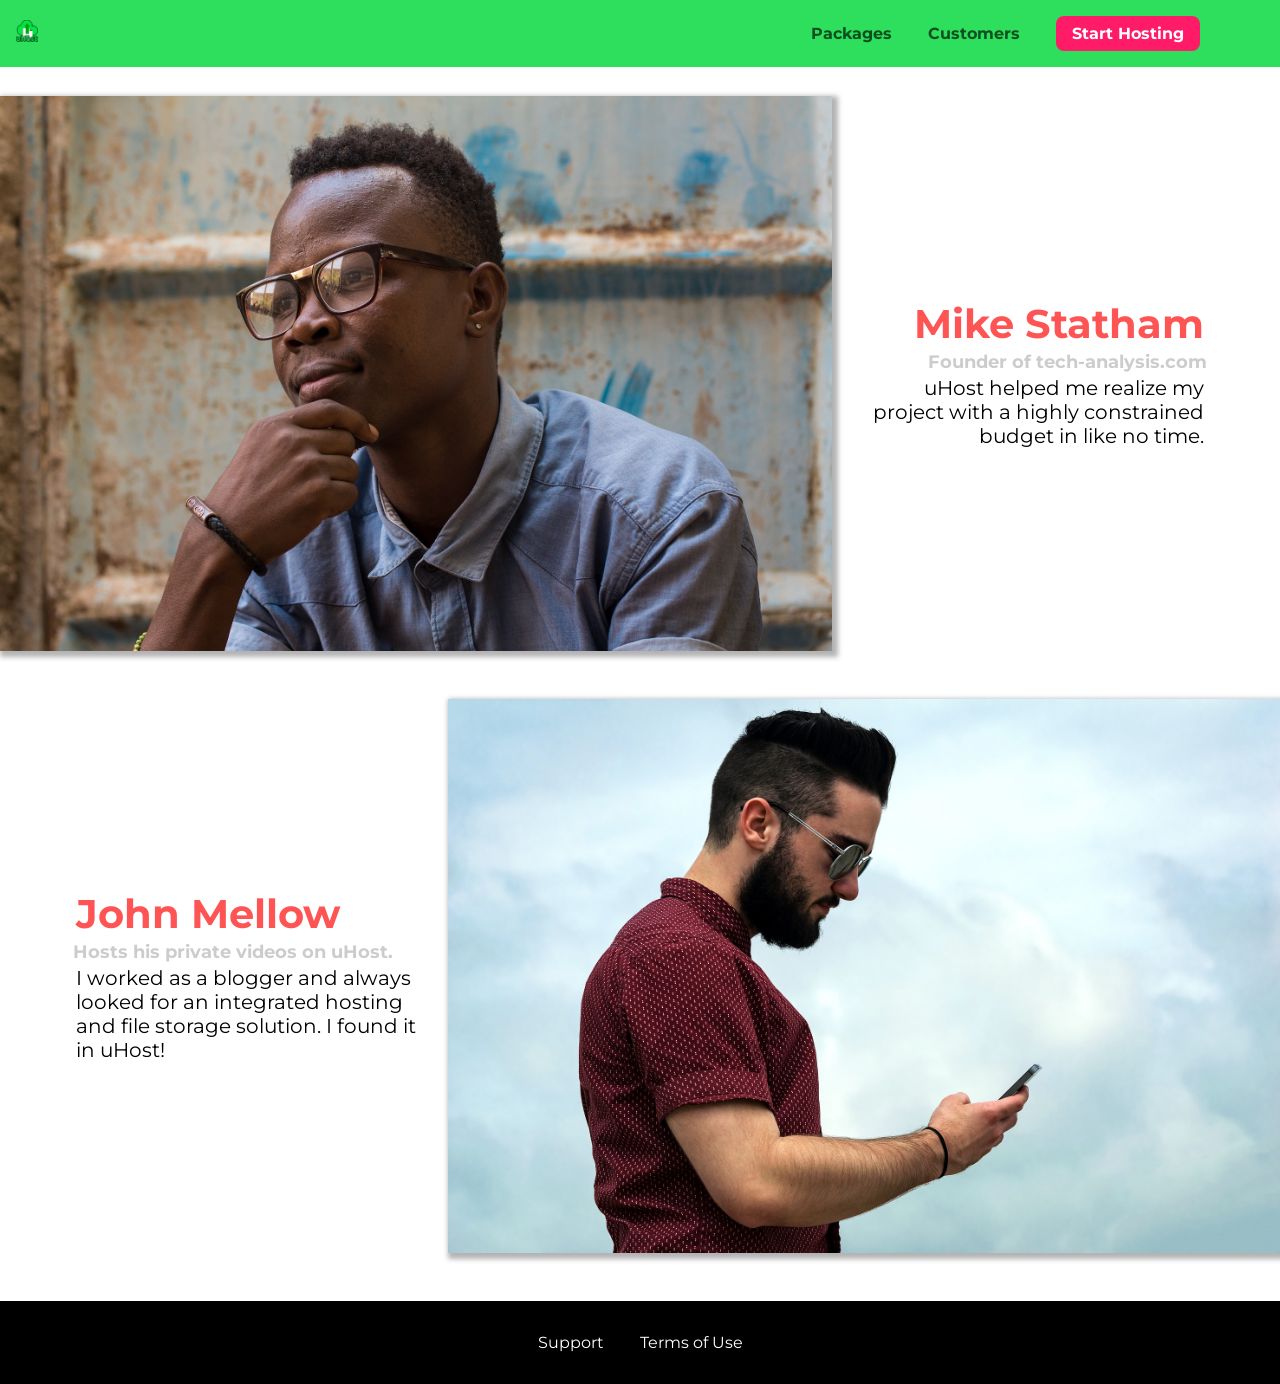
==== basics-01/customers/index.html @ a328977c "images and backgrounds" ====
<!DOCTYPE html>
<html lang="en">

<head>
    <meta charset="UTF-8">
    <meta name="viewport" content="width=device-width, initial-scale=1.0">
    <meta http-equiv="X-UA-Compatible" content="ie=edge">
    <title>uHost Customers</title>
    <link rel="shortcut icon" href="../favicon.png">
    <link href="https://fonts.googleapis.com/css?family=Anton|Montserrat:400,700" rel="stylesheet">
    <link rel="stylesheet" href="../shared.css">
    <link rel="stylesheet" href="customers.css">
</head>

<body>
    <header class="main-header">
        <div>
            <a href="../index.html" class="main-header__brand">
                <img src="../images/uhost-icon.png" alt="uHost - Your favourite hosting company"/>
            </a>
        </div>
        <nav class="main-nav">
            <ul class="main-nav__items">
                <li class="main-nav__item">
                    <a href="../packages/index.html">Packages</a>
                </li>
                <li class="main-nav__item">
                    <a href="index.html">Customers</a>
                </li>
                <li class="main-nav__item main-nav__item--cta">
                    <a href="start-hosting/index.html">Start Hosting</a>
                </li>
            </ul>
        </nav>
    </header>
    <main>
        <div>
            <div class="testimonial" id="customer-1">
                <div class="testimonial__image-container">
                    <img src="../images/customer-1.jpg" alt="Mike Statham - Customer" class="testimonial__image">
                </div>
                <div class="testimonial__info">
                    <h1 class="testimonial__name">Mike Statham</h1>
                    <h2 class="testimonial__subtitle">Founder of
                        <a href="tech-analysis.com">tech-analysis.com</a>
                    </h2>
                    <p class="testimonial__text">uHost helped me realize my project with a highly constrained budget in like no time.</p>
                </div>
            </div>
            <div class="testimonial" id="customer-2">

                <div class="testimonial__info">
                    <h1 class="testimonial__name">John Mellow</h1>
                    <h2 class="testimonial__subtitle">Hosts his private videos on uHost.
                    </h2>
                    <p class="testimonial__text">I worked as a blogger and always looked for an integrated hosting and file storage solution. I found
                        it in uHost!
                    </p>
                </div>
                <div class="testimonial__image-container">
                    <img src="../images/customer-2.jpg" alt="John Mellow - Customer" class="testimonial__image">
                </div>
            </div>
        </div>
    </main>
    <footer class="main-footer">
        <nav>
            <ul class="main-footer__links">
                <li class="main-footer__link">
                    <a href="#">Support</a>
                </li>
                <li class="main-footer__link">
                    <a href="#">Terms of Use</a>
                </li>
            </ul>
        </nav>
    </footer>
</body>

</html>
---- basics-01/shared.css ----
* {
      box-sizing: border-box;

  }

  body {
      font-family: "Montserrat", sans-serif;
      margin: 0;
  }

  .main-header {
      background-color: #2ddf5c;
      padding: 8px 16px;
      width: 100%;
      position:fixed;
      z-index: 1;
      top:0;
  }

  .main-nav__item {
      display: inline-block;
      /* padding:10px; */
  }

  .main-header>div {
      display: inline-block;
      vertical-align: middle;
  }

  .main-header__brand {
      color: #0e4f1f;
      text-decoration: none;
      font-weight: bold;
      font-size: 22px;
  }

  .main-header__brand img{
    height:22px;
  }

  .main-nav {
      display: inline-block;
      text-align: right;
      width: calc(100% - 74px);
      vertical-align: middle;
  }

  .main-nav__item {
      margin: 0;
      padding: 0;
      list-style: none;
  }

  .main-nav__item a {
      text-decoration: none;
      color: #0e4f1f;
      margin: 0 16px;
      font-weight: bold;
      padding: 3px 0;
  }

  .main-nav__item a:hover,
  .main-nav__item a:active {
      color: white;
      border-bottom: 5px solid white;

  }

  .main-nav__item--cta a {
      color: white;
      background-color: #ff1b68;
      padding: 8px 16px;
      border-radius: 8px;
  }

  .main-nav__item--cta a:hover,
  .main-nav__item--cta a:active {
      color: red;
      background-color: white;
      border: none;
  }

  .main-footer {
      background-color: black;
      padding: 32px;
      margin-top: 48px;
  }

  .main-footer__links {
      list-style: none;
      margin: 0;
      padding: 0;
      text-align: center;
  }

  .main-footer__link {
      display: inline-block;
      margin: 0 16px;
  }

  .main-footer__link a {
      text-decoration: none;
      color: white;
  }

  .main-footer__link a:hover,
  .main-footer__link a:active {
      color: #ccc;
      /* border-bottom: 2px solid #ff1b68; */

  }

  .button {
      background-color: #0e4f1f;
      color: white;
      font: inherit;
      border: 1.5px solid #0e4f1f;
      padding: 8px;
      border-radius: 8px;
      font-weight: bold;
      cursor: pointer;
  }

  .button:hover,
  .button:active {
      background-color: white;
      color: #0e4f1f;
  }

  .button:focus {
      outline: none;

  }
---- basics-01/customers/customers.css ----
.testimonial {
    font-size: 20px;
    margin: 48px 0;
  }
  
  .testimonial__list {
    width: 80%;
    margin: auto;
  }
  
  .testimonial:first-of-type {
    margin-top: 96px;
  }

  .testimonial__image-container{
    width: 65%;
    display: inline-block;
    vertical-align: middle;
    box-shadow: 3px 3px 5px 3px rgba(0, 0, 0, 0.3);
  }

  .testimonial__image{
    width: 100%;
    vertical-align: top;
  }
  
  .testimonial__info {
    text-align: right;
    padding: 14px;
    display: inline-block;
    vertical-align: middle;
    width: 30%;
  }
  
  #customer-2.testimonial {
    text-align: right;
  }
  
  #customer-2 .testimonial__info {
    text-align: left;
  }
  
  .testimonial__name {
    margin: 3px;
    color: #ff5454;
  }
  
  .testimonial__subtitle {
    margin: 0;
    font-size: 18px;
    color: #ccc;
  }
  
  .testimonial__subtitle a {
    color: inherit;
    text-decoration: none;
  }
  
  .testimonial__subtitle a:hover,
  .testimonial__subtitle a:active {
    color: #7a7a7a;
  }
  
  .testimonial__text {
    margin: 3px;
  }
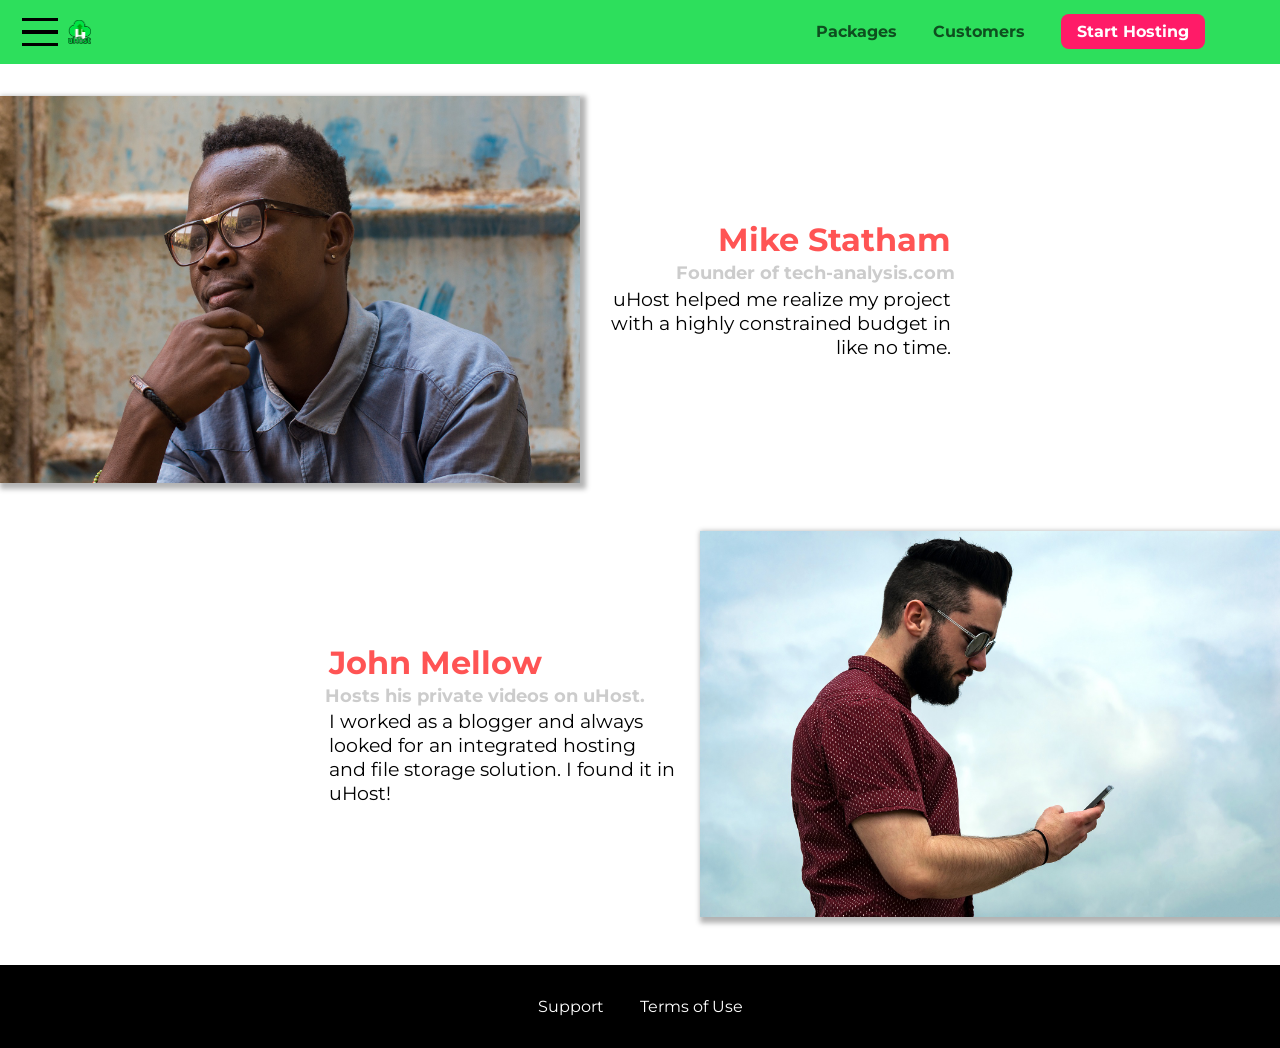
==== commit 52d73a74: "styling using javascript" ====
--- a/basics-01/customers/index.html
+++ b/basics-01/customers/index.html
@@ -13,10 +13,16 @@
 </head>
 
 <body>
+    <div class="backdrop"></div>
     <header class="main-header">
         <div>
+            <button class="toggle-button">
+                <span class="toggle-button__bar"></span>
+                <span class="toggle-button__bar"></span>
+                <span class="toggle-button__bar"></span>
+            </button>
             <a href="../index.html" class="main-header__brand">
-                <img src="../images/uhost-icon.png" alt="uHost - Your favourite hosting company"/>
+                <img src="../images/uhost-icon.png" alt="uHost - Your favourite hosting company" />
             </a>
         </div>
         <nav class="main-nav">
@@ -33,6 +39,19 @@
             </ul>
         </nav>
     </header>
+    <nav class="mobile-nav">
+        <ul class="mobile-nav__items">
+            <li class="mobile-nav__item">
+                <a href="../packages/index.html">Packages</a>
+            </li>
+            <li class="mobile-nav__item">
+                <a href="index.html">Customers</a>
+            </li>
+            <li class="mobile-nav__item mobile-nav__item--cta">
+                <a href="../start-hosting/index.html">Start Hosting</a>
+            </li>
+        </ul>
+    </nav>
     <main>
         <div>
             <div class="testimonial" id="customer-1">
@@ -44,7 +63,8 @@
                     <h2 class="testimonial__subtitle">Founder of
                         <a href="tech-analysis.com">tech-analysis.com</a>
                     </h2>
-                    <p class="testimonial__text">uHost helped me realize my project with a highly constrained budget in like no time.</p>
+                    <p class="testimonial__text">uHost helped me realize my project with a highly constrained budget in
+                        like no time.</p>
                 </div>
             </div>
             <div class="testimonial" id="customer-2">
@@ -53,7 +73,8 @@
                     <h1 class="testimonial__name">John Mellow</h1>
                     <h2 class="testimonial__subtitle">Hosts his private videos on uHost.
                     </h2>
-                    <p class="testimonial__text">I worked as a blogger and always looked for an integrated hosting and file storage solution. I found
+                    <p class="testimonial__text">I worked as a blogger and always looked for an integrated hosting and
+                        file storage solution. I found
                         it in uHost!
                     </p>
                 </div>
@@ -75,6 +96,8 @@
             </ul>
         </nav>
     </footer>
+    <script src="../shared.js"></script>
+
 </body>
 
 </html>
--- a/basics-01/shared.css
+++ b/basics-01/shared.css
@@ -1,133 +1,203 @@
-  * {
-      box-sizing: border-box;
-
-  }
-
-  body {
-      font-family: "Montserrat", sans-serif;
-      margin: 0;
-  }
-
-  .main-header {
-      background-color: #2ddf5c;
-      padding: 8px 16px;
-      width: 100%;
-      position:fixed;
-      z-index: 1;
-      top:0;
-  }
-
-  .main-nav__item {
-      display: inline-block;
-      /* padding:10px; */
-  }
-
-  .main-header>div {
-      display: inline-block;
-      vertical-align: middle;
-  }
-
-  .main-header__brand {
-      color: #0e4f1f;
-      text-decoration: none;
-      font-weight: bold;
-      font-size: 22px;
-  }
-
-  .main-header__brand img{
-    height:22px;
-  }
-
-  .main-nav {
-      display: inline-block;
-      text-align: right;
-      width: calc(100% - 74px);
-      vertical-align: middle;
-  }
-
-  .main-nav__item {
-      margin: 0;
-      padding: 0;
-      list-style: none;
-  }
-
-  .main-nav__item a {
-      text-decoration: none;
-      color: #0e4f1f;
-      margin: 0 16px;
-      font-weight: bold;
-      padding: 3px 0;
-  }
-
-  .main-nav__item a:hover,
-  .main-nav__item a:active {
-      color: white;
-      border-bottom: 5px solid white;
-
-  }
-
-  .main-nav__item--cta a {
-      color: white;
-      background-color: #ff1b68;
-      padding: 8px 16px;
-      border-radius: 8px;
-  }
-
-  .main-nav__item--cta a:hover,
-  .main-nav__item--cta a:active {
-      color: red;
-      background-color: white;
-      border: none;
-  }
-
-  .main-footer {
-      background-color: black;
-      padding: 32px;
-      margin-top: 48px;
-  }
-
-  .main-footer__links {
-      list-style: none;
-      margin: 0;
-      padding: 0;
-      text-align: center;
-  }
-
-  .main-footer__link {
-      display: inline-block;
-      margin: 0 16px;
-  }
-
-  .main-footer__link a {
-      text-decoration: none;
-      color: white;
-  }
-
-  .main-footer__link a:hover,
-  .main-footer__link a:active {
-      color: #ccc;
-      /* border-bottom: 2px solid #ff1b68; */
-
-  }
-
-  .button {
-      background-color: #0e4f1f;
-      color: white;
-      font: inherit;
-      border: 1.5px solid #0e4f1f;
-      padding: 8px;
-      border-radius: 8px;
-      font-weight: bold;
-      cursor: pointer;
-  }
-
-  .button:hover,
-  .button:active {
-      background-color: white;
-      color: #0e4f1f;
-  }
-
-  .button:focus {
-      outline: none;
-
-  }+* {
+    box-sizing: border-box;
+}
+
+body {
+    font-family: 'Montserrat', sans-serif;
+    margin: 0;
+}
+
+.backdrop {
+    position: fixed;
+    display: none;
+    top: 0;
+    left: 0;
+    z-index: 100;
+    width: 100vw;
+    height: 100vh;
+    background: rgba(0, 0, 0, 0.5);
+}
+
+.main-header {
+    width: 100%;
+    position: fixed;
+    top: 0;
+    left: 0;
+    background: #2ddf5c;
+    padding: 0.5rem 1rem;
+    z-index: 1;
+}
+
+.main-header>div {
+    display: inline-block;
+    vertical-align: middle;
+}
+
+.main-header__brand {
+    color: #0e4f1f;
+    text-decoration: none;
+    font-weight: bold;
+    font-size: 1.5rem;
+    height: 1.5rem;
+    /* width: 20px; */
+    display: inline-block;
+    vertical-align: middle;
+}
+
+.main-header__brand img {
+    height: 100%;
+    /* width: 100%; */
+}
+
+.toggle-button {
+    width: 3rem;
+    background: transparent;
+    border: none;
+    cursor: pointer;
+    padding-top: 0;
+    padding-bottom: 0;
+    vertical-align: middle;
+}
+
+.toggle-button:focus {
+    outline: none;
+}
+
+.toggle-button__bar {
+    width: 100%;
+    height: 0.2rem;
+    background: black;
+    display: block;
+    margin: 0.6rem 0;
+}
+
+
+.main-nav {
+    display: inline-block;
+    text-align: right;
+    width: calc(100% - 122px);
+    vertical-align: middle;
+}
+
+.main-nav__items {
+    margin: 0;
+    padding: 0;
+    list-style: none;
+}
+
+.main-nav__item {
+    display: inline-block;
+    margin: 0 1rem;
+}
+
+.main-nav__item a,
+.mobile-nav__item a {
+    text-decoration: none;
+    color: #0e4f1f;
+    font-weight: bold;
+    padding: 0.2rem 0;
+}
+
+.main-nav__item a:hover,
+.main-nav__item a:active {
+    color: white;
+    border-bottom: 5px solid white;
+}
+
+.main-nav__item--cta a,
+.mobile-nav__item--cta a {
+    color: white;
+    background: #ff1b68;
+    padding: 0.5rem 1rem;
+    border-radius: 8px;
+}
+
+.main-nav__item--cta a:hover,
+.main-nav__item--cta a:active,
+.mobile-nav__item--cta a:hover,
+.mobile-nav__item--cta a:active {
+    color: #ff1b68;
+    background: white;
+    border: none;
+}
+
+.main-footer {
+    background: black;
+    padding: 2rem;
+    margin-top: 3rem;
+}
+
+.main-footer__links {
+    list-style: none;
+    margin: 0;
+    padding: 0;
+    text-align: center;
+}
+
+.main-footer__link {
+    display: inline-block;
+    margin: 0 1rem;
+}
+
+.main-footer__link a {
+    color: white;
+    text-decoration: none;
+}
+
+.main-footer__link a:hover,
+.main-footer__link a:active {
+    color: #ccc;
+}
+
+.mobile-nav {
+    display: none;
+    position: fixed;
+    z-index: 101;
+    top: 0;
+    left: 0;
+    background: white;
+    width: 80%;
+    height: 100vh;
+}
+
+.mobile-nav__items {
+    width: 90%;
+    height: 100%;
+    list-style: none;
+    margin: 10% auto;
+    padding: 0;
+    text-align: center;
+}
+
+.mobile-nav__item {
+    margin: 1rem 0;
+}
+
+.mobile-nav__item a {
+    font-size: 1.5rem;
+}
+
+.button {
+    background: #0e4f1f;
+    color: white;
+    font: inherit;
+    border: 1.5px solid #0e4f1f;
+    padding: 0.5rem;
+    border-radius: 8px;
+    font-weight: bold;
+    cursor: pointer;
+}
+
+.button:hover,
+.button:active {
+    background: white;
+    color: #0e4f1f;
+}
+
+.button:focus {
+    outline: none;
+}
+
+.open{
+    display: block !important;
+}
--- a/basics-01/customers/customers.css
+++ b/basics-01/customers/customers.css
@@ -1,6 +1,6 @@
 .testimonial {
-    font-size: 20px;
-    margin: 48px 0;
+    font-size: 1.2rem;
+    margin: 3rem 0;
   }
   
   .testimonial__list {
@@ -9,11 +9,12 @@
   }
   
   .testimonial:first-of-type {
-    margin-top: 96px;
+    margin-top: 6rem;
   }
 
   .testimonial__image-container{
     width: 65%;
+    max-width: 580px;
     display: inline-block;
     vertical-align: middle;
     box-shadow: 3px 3px 5px 3px rgba(0, 0, 0, 0.3);
@@ -26,7 +27,7 @@
   
   .testimonial__info {
     text-align: right;
-    padding: 14px;
+    padding: 0.9rem;
     display: inline-block;
     vertical-align: middle;
     width: 30%;
@@ -41,13 +42,14 @@
   }
   
   .testimonial__name {
-    margin: 3px;
+    margin: 0.2rem;
     color: #ff5454;
+    font-size: 2rem;
   }
   
   .testimonial__subtitle {
     margin: 0;
-    font-size: 18px;
+    font-size: 1.1rem;
     color: #ccc;
   }
   
@@ -62,7 +64,7 @@
   }
   
   .testimonial__text {
-    margin: 3px;
+    margin: 0.2rem;
   }
   
   
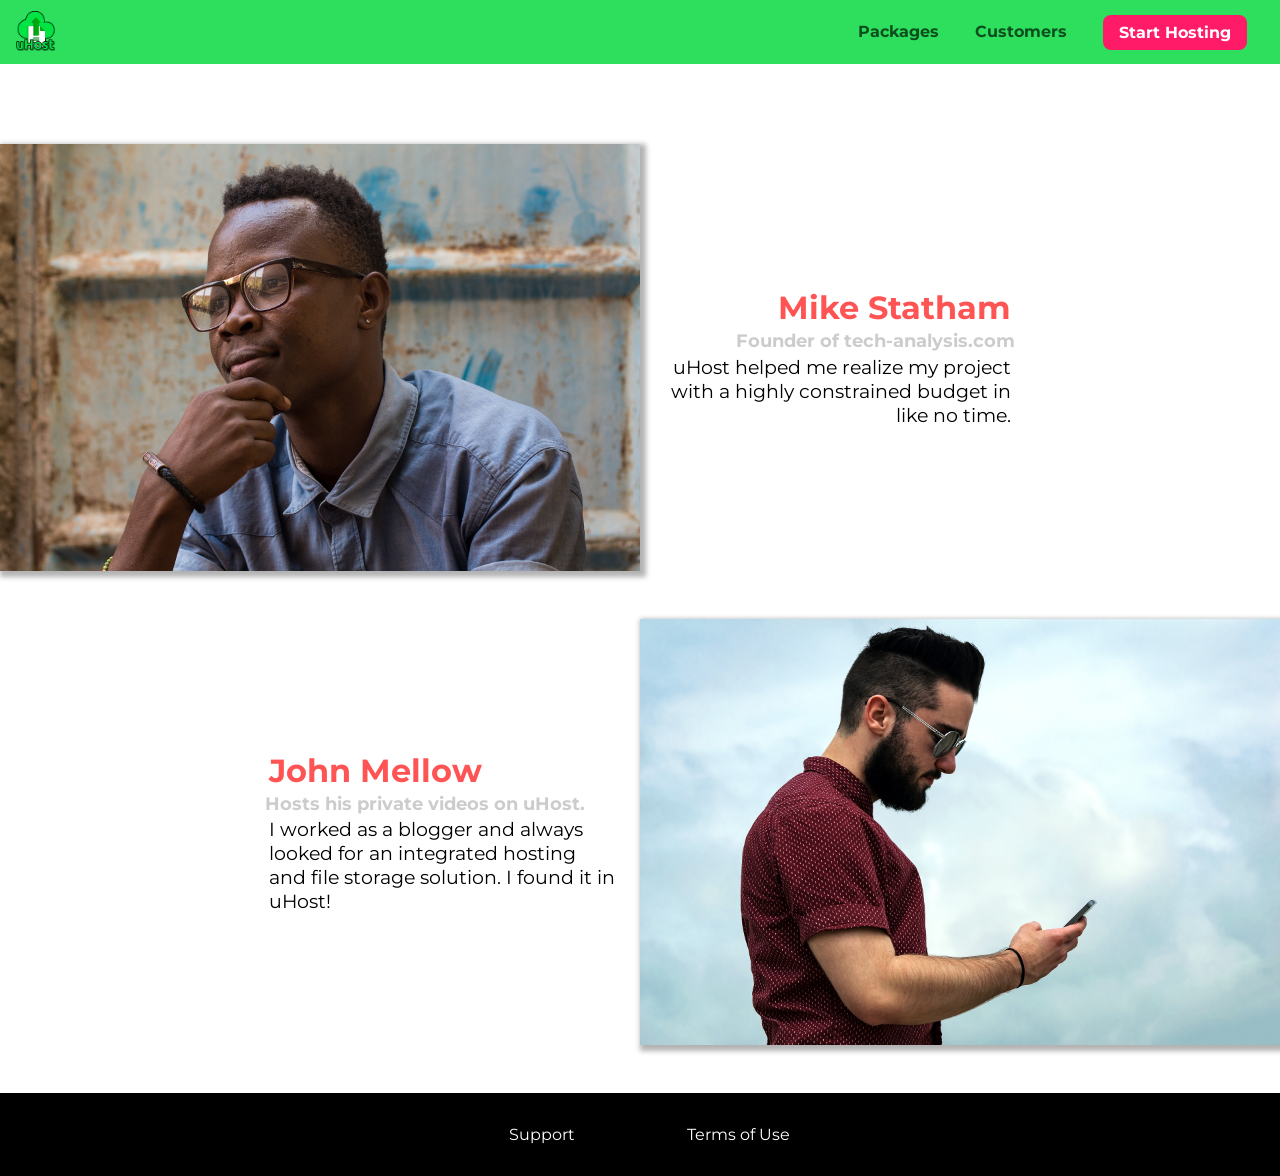
==== commit c26f5626: "font properties" ====
--- a/basics-01/customers/index.html
+++ b/basics-01/customers/index.html
@@ -7,7 +7,6 @@
     <meta http-equiv="X-UA-Compatible" content="ie=edge">
     <title>uHost Customers</title>
     <link rel="shortcut icon" href="../favicon.png">
-    <link href="https://fonts.googleapis.com/css?family=Anton|Montserrat:400,700" rel="stylesheet">
     <link rel="stylesheet" href="../shared.css">
     <link rel="stylesheet" href="customers.css">
 </head>
@@ -34,7 +33,7 @@
                     <a href="index.html">Customers</a>
                 </li>
                 <li class="main-nav__item main-nav__item--cta">
-                    <a href="start-hosting/index.html">Start Hosting</a>
+                    <a href="../start-hosting/index.html">Start Hosting</a>
                 </li>
             </ul>
         </nav>
--- a/basics-01/shared.css
+++ b/basics-01/shared.css
@@ -1,3 +1,7 @@
+@import url('https://fonts.googleapis.com/css2?family=Roboto:ital,wght@0,100..900;1,100..900&display=swap');
+@import url('https://fonts.googleapis.com/css2?family=Anton&display=swap');
+@import url('https://fonts.googleapis.com/css2?family=Montserrat:400,700&display=swap');
+
 * {
     box-sizing: border-box;
 }
@@ -5,6 +9,11 @@
 body {
     font-family: 'Montserrat', sans-serif;
     margin: 0;
+}
+
+main {
+    min-height: calc(100vh - 3.5rem - 8rem);
+    margin-top: 3.5rem;
 }
 
 .backdrop {
@@ -37,16 +46,20 @@
     color: #0e4f1f;
     text-decoration: none;
     font-weight: bold;
-    font-size: 1.5rem;
-    height: 1.5rem;
+    /* font-size: 1.5rem; */
+    height: 2.5rem;
+    /* height: 1.5rem; */
     /* width: 20px; */
     display: inline-block;
-    vertical-align: middle;
+    vertical-align: top;
+
 }
 
 .main-header__brand img {
+    /* height: 2.5rem; */
     height: 100%;
-    /* width: 100%; */
+    width: 100%;
+    margin-top: 0.2rem;
 }
 
 .toggle-button {
@@ -73,10 +86,7 @@
 
 
 .main-nav {
-    display: inline-block;
-    text-align: right;
-    width: calc(100% - 122px);
-    vertical-align: middle;
+    display: none;
 }
 
 .main-nav__items {
@@ -121,6 +131,27 @@
     border: none;
 }
 
+@media (min-width: 40rem) {
+    .toggle-button {
+        display: none;
+    }
+
+    .main-header__brand {
+        height: 3rem;
+    }
+
+    .main-header__brand img {
+        height: 2.5rem;
+    }
+
+    .main-nav {
+        display: inline-block;
+        text-align: right;
+        width: calc(100% - 44px);
+        vertical-align: middle;
+    }
+}
+
 .main-footer {
     background: black;
     padding: 2rem;
@@ -135,8 +166,9 @@
 }
 
 .main-footer__link {
-    display: inline-block;
-    margin: 0 1rem;
+    display: block;
+    width: 100%;
+    margin: 1rem 0;
 }
 
 .main-footer__link a {
@@ -147,6 +179,15 @@
 .main-footer__link a:hover,
 .main-footer__link a:active {
     color: #ccc;
+}
+
+@media (min-width: 40rem) {
+    .main-footer__link {
+        display: inline-block;
+        width: 10rem;
+        max-width: 25rem;
+        margin: 0 1rem;
+    }
 }
 
 .mobile-nav {
@@ -198,6 +239,12 @@
     outline: none;
 }
 
-.open{
+.button[disabled] {
+    cursor: not-allowed;
+    border: #a1a1a1;
+    color: #a1a1a1;
+}
+
+.open {
     display: block !important;
 }
--- a/basics-01/customers/customers.css
+++ b/basics-01/customers/customers.css
@@ -1,22 +1,21 @@
+main{
+  padding-top: 2.5rem;
+}
 .testimonial {
     font-size: 1.2rem;
-    margin: 3rem 0;
+    /* margin: 3rem 0; */
   }
   
-  .testimonial__list {
+  /* .testimonial__list {
     width: 80%;
     margin: auto;
-  }
+  } */
   
-  .testimonial:first-of-type {
-    margin-top: 6rem;
-  }
-
   .testimonial__image-container{
-    width: 65%;
-    max-width: 580px;
-    display: inline-block;
-    vertical-align: middle;
+    width: 100%;
+    max-width: 40rem;
+    /* display: inline-block; */
+    /* vertical-align: middle; */
     box-shadow: 3px 3px 5px 3px rgba(0, 0, 0, 0.3);
   }
 
@@ -28,9 +27,9 @@
   .testimonial__info {
     text-align: right;
     padding: 0.9rem;
-    display: inline-block;
-    vertical-align: middle;
-    width: 30%;
+    /* display: inline-block; */
+    /* vertical-align: middle; */
+    /* width: 30%; */
   }
   
   #customer-2.testimonial {
@@ -67,4 +66,19 @@
     margin: 0.2rem;
   }
   
-  +  @media (min-width: 40rem) {
+    .testimonial{
+      margin: 3rem auto;
+      max-width: 1500px;
+    }
+    .testimonial__image-container{
+      display: inline-block;
+      vertical-align: middle;
+      width: 66%;
+    }
+    .testimonial__info{
+      display: inline-block;
+      vertical-align: middle;
+      width: 30%;
+    }
+  }
